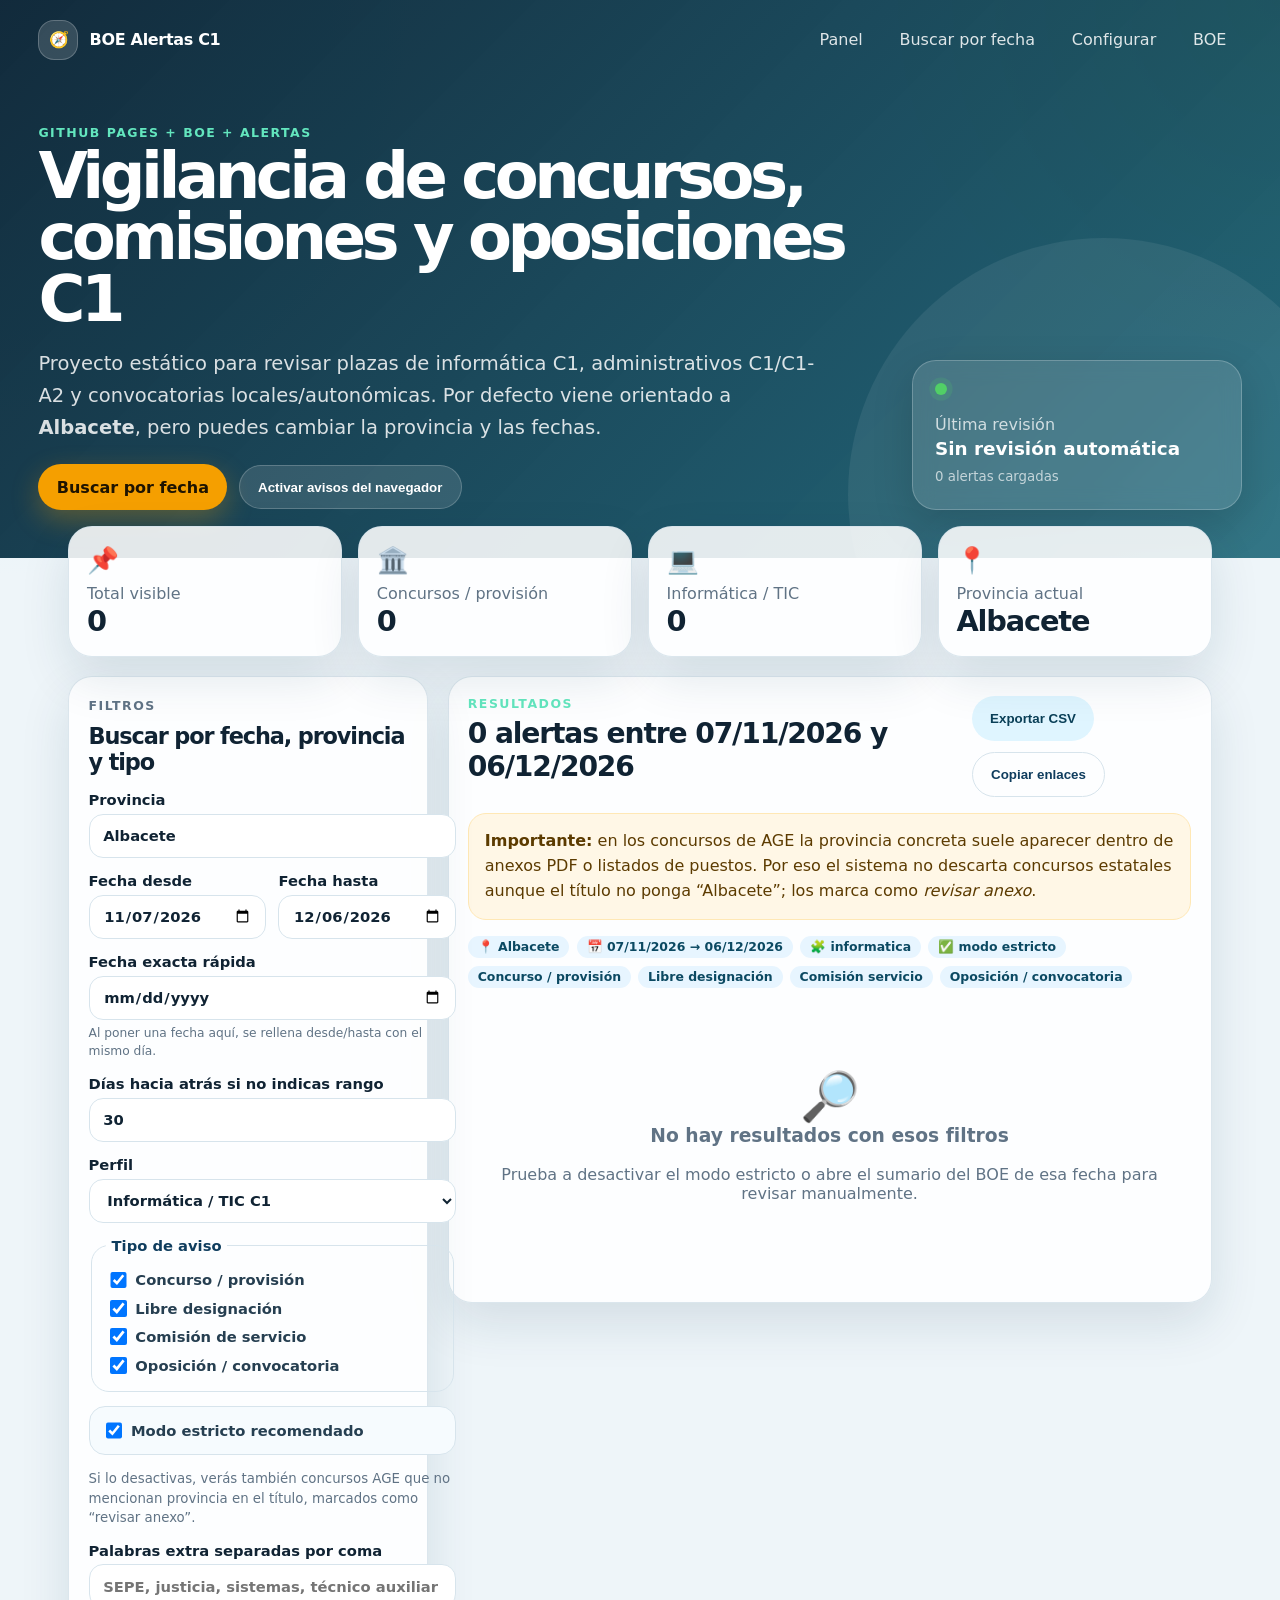
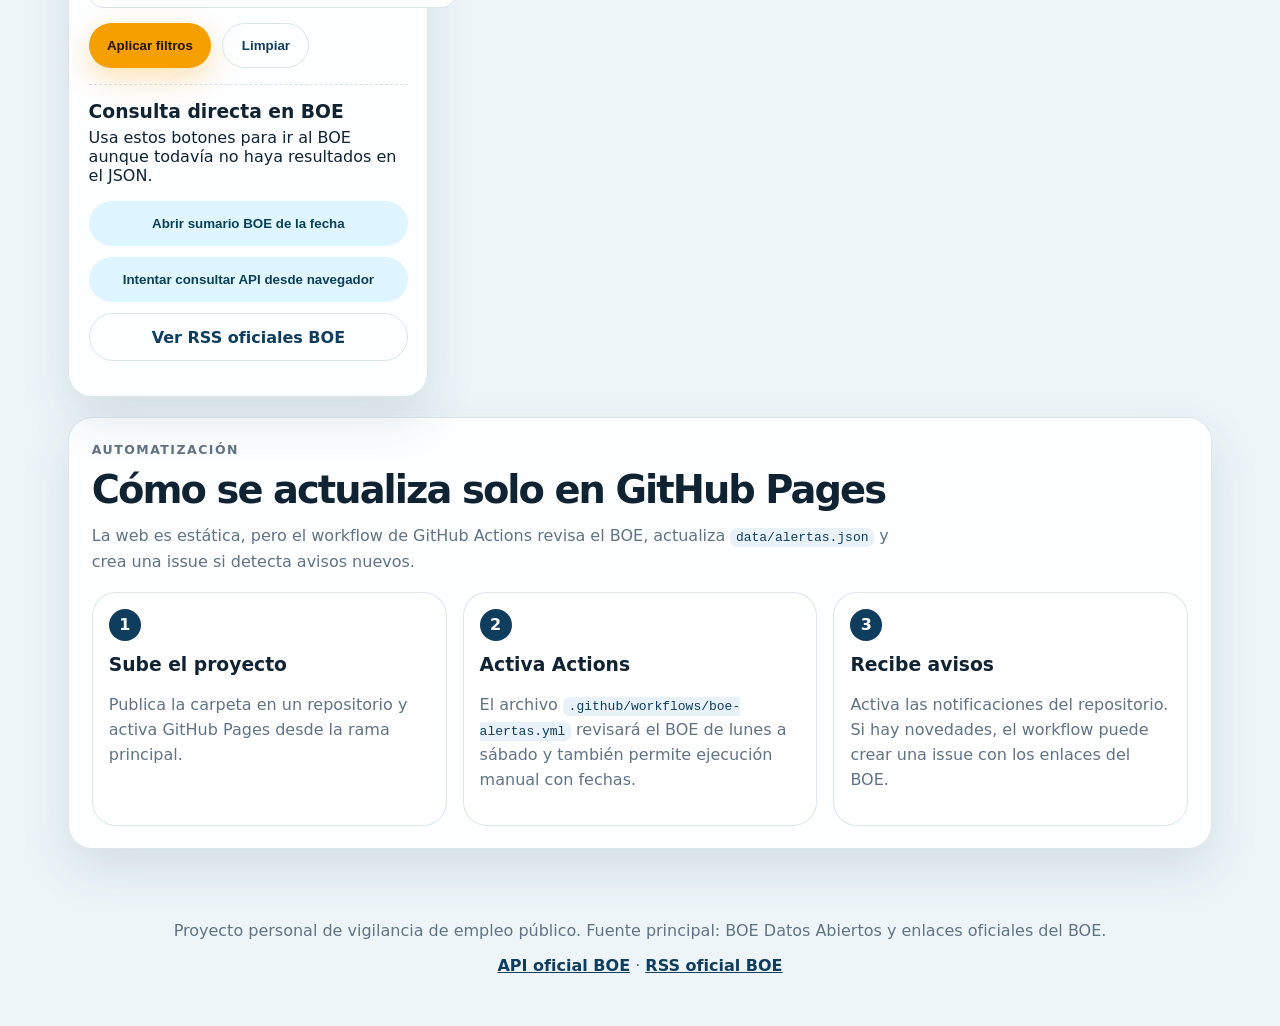
==== index.html @ b7ced755 "Version inicial" ====
<!doctype html>
<html lang="es">
<head>
  <meta charset="utf-8" />
  <meta name="viewport" content="width=device-width, initial-scale=1" />
  <title>Alertas BOE C1 Informática · Concursos y oposiciones</title>
  <meta name="description" content="Panel estático para vigilar concursos, libres designaciones, comisiones y oposiciones C1 de informática en el BOE, con foco en Albacete y GitHub Pages." />
  <meta name="theme-color" content="#0f3d5e" />
  <link rel="stylesheet" href="assets/css/styles.css" />
</head>
<body>
  <header class="hero">
    <nav class="topbar" aria-label="Navegación principal">
      <a class="brand" href="#">
        <span class="brand-icon">🧭</span>
        <span>BOE Alertas C1</span>
      </a>
      <div class="nav-links">
        <a href="#panel">Panel</a>
        <a href="#fechas">Buscar por fecha</a>
        <a href="#configuracion">Configurar</a>
        <a href="https://www.boe.es/boe/dias/" target="_blank" rel="noopener">BOE</a>
      </div>
    </nav>

    <section class="hero-content">
      <div>
        <p class="eyebrow">GitHub Pages + BOE + alertas</p>
        <h1>Vigilancia de concursos, comisiones y oposiciones C1</h1>
        <p class="hero-text">
          Proyecto estático para revisar plazas de informática C1, administrativos C1/C1-A2 y convocatorias locales/autonómicas. Por defecto viene orientado a <strong>Albacete</strong>, pero puedes cambiar la provincia y las fechas.
        </p>
        <div class="hero-actions">
          <a class="btn primary" href="#fechas">Buscar por fecha</a>
          <button class="btn secondary" id="btnNotificaciones" type="button">Activar avisos del navegador</button>
        </div>
      </div>
      <aside class="status-card" aria-label="Estado de actualización">
        <span class="status-dot"></span>
        <p>Última revisión</p>
        <strong id="ultimaRevision">Cargando…</strong>
        <small id="origenDatos">data/alertas.json</small>
      </aside>
    </section>
  </header>

  <main>
    <section class="summary-grid" id="panel" aria-label="Resumen de alertas">
      <article class="metric-card">
        <span>📌</span>
        <p>Total visible</p>
        <strong id="metricTotal">0</strong>
      </article>
      <article class="metric-card">
        <span>🏛️</span>
        <p>Concursos / provisión</p>
        <strong id="metricConcursos">0</strong>
      </article>
      <article class="metric-card">
        <span>💻</span>
        <p>Informática / TIC</p>
        <strong id="metricTic">0</strong>
      </article>
      <article class="metric-card">
        <span>📍</span>
        <p>Provincia actual</p>
        <strong id="metricProvincia">Albacete</strong>
      </article>
    </section>

    <section class="workspace">
      <aside class="filters" id="fechas">
        <div class="section-heading compact">
          <p class="eyebrow">Filtros</p>
          <h2>Buscar por fecha, provincia y tipo</h2>
        </div>

        <form id="filtrosForm">
          <label>
            Provincia
            <input id="provincia" name="provincia" list="provinciasList" value="Albacete" autocomplete="off" />
            <datalist id="provinciasList"></datalist>
          </label>

          <div class="two-cols">
            <label>
              Fecha desde
              <input id="fechaDesde" name="fechaDesde" type="date" />
            </label>
            <label>
              Fecha hasta
              <input id="fechaHasta" name="fechaHasta" type="date" />
            </label>
          </div>

          <label>
            Fecha exacta rápida
            <input id="fechaExacta" name="fechaExacta" type="date" />
            <small>Al poner una fecha aquí, se rellena desde/hasta con el mismo día.</small>
          </label>

          <label>
            Días hacia atrás si no indicas rango
            <input id="dias" name="dias" type="number" min="1" max="365" value="30" />
          </label>

          <label>
            Perfil
            <select id="perfil" name="perfil">
              <option value="todos">Todos los perfiles</option>
              <option value="informatica" selected>Informática / TIC C1</option>
              <option value="administrativo">Administrativo C1</option>
              <option value="c1a2">C1 / C1-A2 / A2</option>
            </select>
          </label>

          <fieldset>
            <legend>Tipo de aviso</legend>
            <label class="check"><input type="checkbox" name="tipo" value="concurso" checked /> Concurso / provisión</label>
            <label class="check"><input type="checkbox" name="tipo" value="libre_designacion" checked /> Libre designación</label>
            <label class="check"><input type="checkbox" name="tipo" value="comision_servicio" checked /> Comisión de servicio</label>
            <label class="check"><input type="checkbox" name="tipo" value="oposicion" checked /> Oposición / convocatoria</label>
          </fieldset>

          <label class="check prominent">
            <input id="modoEstricto" type="checkbox" checked />
            Modo estricto recomendado
          </label>
          <small class="hint">Si lo desactivas, verás también concursos AGE que no mencionan provincia en el título, marcados como “revisar anexo”.</small>

          <label>
            Palabras extra separadas por coma
            <input id="palabrasExtra" placeholder="SEPE, justicia, sistemas, técnico auxiliar" />
          </label>

          <div class="button-row">
            <button class="btn primary" type="submit">Aplicar filtros</button>
            <button class="btn ghost" id="btnLimpiar" type="button">Limpiar</button>
          </div>
        </form>

        <div class="boe-shortcuts">
          <h3>Consulta directa en BOE</h3>
          <p>Usa estos botones para ir al BOE aunque todavía no haya resultados en el JSON.</p>
          <div class="button-row vertical">
            <button class="btn secondary" id="btnAbrirSumario" type="button">Abrir sumario BOE de la fecha</button>
            <button class="btn secondary" id="btnConsultarApi" type="button">Intentar consultar API desde navegador</button>
            <a class="btn ghost" href="https://www.boe.es/rss/" target="_blank" rel="noopener">Ver RSS oficiales BOE</a>
          </div>
          <p class="hint" id="apiAviso"></p>
        </div>
      </aside>

      <section class="results" aria-live="polite">
        <div class="results-toolbar">
          <div>
            <p class="eyebrow">Resultados</p>
            <h2 id="tituloResultados">Alertas encontradas</h2>
          </div>
          <div class="button-row">
            <button class="btn secondary" id="btnExportar" type="button">Exportar CSV</button>
            <button class="btn ghost" id="btnCopiar" type="button">Copiar enlaces</button>
          </div>
        </div>

        <div class="notice important">
          <strong>Importante:</strong> en los concursos de AGE la provincia concreta suele aparecer dentro de anexos PDF o listados de puestos. Por eso el sistema no descarta concursos estatales aunque el título no ponga “Albacete”; los marca como <em>revisar anexo</em>.
        </div>

        <div id="chipsActivos" class="chips"></div>
        <div id="resultados" class="cards"></div>
        <div id="sinResultados" class="empty" hidden>
          <span>🔎</span>
          <h3>No hay resultados con esos filtros</h3>
          <p>Prueba a desactivar el modo estricto o abre el sumario del BOE de esa fecha para revisar manualmente.</p>
        </div>
      </section>
    </section>

    <section class="config" id="configuracion">
      <div class="section-heading">
        <p class="eyebrow">Automatización</p>
        <h2>Cómo se actualiza solo en GitHub Pages</h2>
        <p>
          La web es estática, pero el workflow de GitHub Actions revisa el BOE, actualiza <code>data/alertas.json</code> y crea una issue si detecta avisos nuevos.
        </p>
      </div>

      <div class="steps">
        <article>
          <strong>1</strong>
          <h3>Sube el proyecto</h3>
          <p>Publica la carpeta en un repositorio y activa GitHub Pages desde la rama principal.</p>
        </article>
        <article>
          <strong>2</strong>
          <h3>Activa Actions</h3>
          <p>El archivo <code>.github/workflows/boe-alertas.yml</code> revisará el BOE de lunes a sábado y también permite ejecución manual con fechas.</p>
        </article>
        <article>
          <strong>3</strong>
          <h3>Recibe avisos</h3>
          <p>Activa las notificaciones del repositorio. Si hay novedades, el workflow puede crear una issue con los enlaces del BOE.</p>
        </article>
      </div>
    </section>
  </main>

  <footer>
    <p>Proyecto personal de vigilancia de empleo público. Fuente principal: BOE Datos Abiertos y enlaces oficiales del BOE.</p>
    <p><a href="https://www.boe.es/datosabiertos/api/api.php" target="_blank" rel="noopener">API oficial BOE</a> · <a href="https://www.boe.es/rss/" target="_blank" rel="noopener">RSS oficial BOE</a></p>
  </footer>

  <template id="cardTemplate">
    <article class="alert-card">
      <div class="card-top">
        <div>
          <span class="badge tipo"></span>
          <span class="badge precision"></span>
        </div>
        <time></time>
      </div>
      <h3></h3>
      <p class="dept"></p>
      <p class="motivo"></p>
      <div class="tags"></div>
      <div class="card-actions"></div>
    </article>
  </template>

  <script src="assets/js/app.js" defer></script>
</body>
</html>
---- assets/css/styles.css ----
:root {
  --bg: #eef5f9;
  --panel: #ffffff;
  --panel-soft: #f6fbfe;
  --ink: #102333;
  --muted: #607385;
  --brand: #0f3d5e;
  --brand-2: #0b7285;
  --accent: #f59f00;
  --success: #2f9e44;
  --danger: #c92a2a;
  --line: #d7e4ec;
  --shadow: 0 20px 50px rgba(13, 54, 79, .12);
  --radius: 24px;
}

* { box-sizing: border-box; }
html { scroll-behavior: smooth; }
body {
  margin: 0;
  font-family: Inter, ui-sans-serif, system-ui, -apple-system, BlinkMacSystemFont, "Segoe UI", sans-serif;
  color: var(--ink);
  background: radial-gradient(circle at top left, #d9f3ff 0, transparent 36rem), var(--bg);
}
a { color: inherit; }
code {
  background: #e9f2f8;
  color: #0f3d5e;
  border-radius: 7px;
  padding: .12rem .35rem;
}

.hero {
  color: #fff;
  background:
    linear-gradient(135deg, rgba(7, 32, 49, .95), rgba(13, 92, 112, .9)),
    radial-gradient(circle at top right, rgba(245, 159, 0, .4), transparent 24rem);
  padding: 1.2rem clamp(1rem, 3vw, 3rem) 3rem;
  position: relative;
  overflow: hidden;
}
.hero::after {
  content: "";
  position: absolute;
  inset: auto -5rem -12rem auto;
  width: 32rem;
  height: 32rem;
  background: rgba(255,255,255,.07);
  border-radius: 50%;
}
.topbar,
.hero-content,
main,
footer {
  width: min(1220px, 100%);
  margin-inline: auto;
}
.topbar {
  display: flex;
  align-items: center;
  justify-content: space-between;
  gap: 1rem;
  position: relative;
  z-index: 1;
}
.brand {
  display: inline-flex;
  align-items: center;
  gap: .7rem;
  font-weight: 850;
  text-decoration: none;
  letter-spacing: -.02em;
}
.brand-icon {
  display: grid;
  place-items: center;
  width: 2.5rem;
  height: 2.5rem;
  background: rgba(255,255,255,.15);
  border: 1px solid rgba(255,255,255,.22);
  border-radius: 16px;
}
.nav-links { display: flex; gap: .4rem; flex-wrap: wrap; justify-content: flex-end; }
.nav-links a {
  text-decoration: none;
  padding: .7rem .95rem;
  border-radius: 999px;
  color: rgba(255,255,255,.86);
}
.nav-links a:hover { background: rgba(255,255,255,.13); color: #fff; }
.hero-content {
  display: grid;
  grid-template-columns: minmax(0, 1fr) 330px;
  gap: 2rem;
  align-items: end;
  padding-top: 4rem;
  position: relative;
  z-index: 1;
}
.eyebrow {
  margin: 0 0 .4rem;
  text-transform: uppercase;
  letter-spacing: .12em;
  font-size: .78rem;
  font-weight: 800;
  color: #63e6be;
}
h1, h2, h3, p { margin-top: 0; }
h1 {
  font-size: clamp(2.3rem, 5vw, 5rem);
  line-height: .96;
  letter-spacing: -.07em;
  max-width: 900px;
  margin-bottom: 1.1rem;
}
.hero-text {
  max-width: 780px;
  color: rgba(255,255,255,.84);
  font-size: clamp(1rem, 1.6vw, 1.22rem);
  line-height: 1.65;
}
.hero-actions, .button-row { display: flex; gap: .7rem; flex-wrap: wrap; align-items: center; }
.btn {
  border: 0;
  border-radius: 999px;
  padding: .85rem 1.15rem;
  font-weight: 800;
  text-decoration: none;
  cursor: pointer;
  display: inline-flex;
  align-items: center;
  justify-content: center;
  gap: .4rem;
  transition: transform .12s ease, box-shadow .12s ease, background .12s ease;
  min-height: 2.8rem;
}
.btn:hover { transform: translateY(-1px); }
.btn.primary { background: var(--accent); color: #1f1400; box-shadow: 0 10px 28px rgba(245,159,0,.3); }
.btn.secondary { background: #dff5ff; color: #0a4058; }
.btn.ghost { background: transparent; color: var(--brand); border: 1px solid var(--line); }
.hero .btn.secondary { background: rgba(255,255,255,.12); color: #fff; border: 1px solid rgba(255,255,255,.2); }
.vertical { align-items: stretch; flex-direction: column; }
.status-card {
  background: rgba(255,255,255,.12);
  border: 1px solid rgba(255,255,255,.22);
  border-radius: var(--radius);
  padding: 1.4rem;
  backdrop-filter: blur(10px);
  box-shadow: 0 14px 40px rgba(0,0,0,.15);
}
.status-card p { margin-bottom: .25rem; color: rgba(255,255,255,.75); }
.status-card strong { display: block; font-size: 1.15rem; margin-bottom: .45rem; }
.status-card small { color: rgba(255,255,255,.68); }
.status-dot {
  width: .75rem; height: .75rem; border-radius: 999px;
  background: #51cf66; display: inline-block; box-shadow: 0 0 0 .35rem rgba(81,207,102,.16);
  margin-bottom: 1rem;
}

main { padding: 2rem clamp(1rem, 3vw, 3rem) 3rem; }
.summary-grid {
  display: grid;
  grid-template-columns: repeat(4, minmax(0, 1fr));
  gap: 1rem;
  margin-top: -4rem;
  position: relative;
  z-index: 3;
}
.metric-card,
.filters,
.results,
.config,
.alert-card,
.steps article {
  background: rgba(255,255,255,.88);
  border: 1px solid rgba(215,228,236,.9);
  box-shadow: var(--shadow);
  border-radius: var(--radius);
}
.metric-card { padding: 1.1rem; }
.metric-card span { font-size: 1.6rem; }
.metric-card p { margin: .55rem 0 .1rem; color: var(--muted); }
.metric-card strong { font-size: 1.8rem; letter-spacing: -.04em; }
.workspace {
  display: grid;
  grid-template-columns: 360px minmax(0, 1fr);
  gap: 1.2rem;
  margin-top: 1.2rem;
  align-items: start;
}
.filters {
  padding: 1.2rem;
  position: sticky;
  top: 1rem;
}
.section-heading.compact h2 { font-size: 1.4rem; margin-bottom: 1rem; }
form { display: grid; gap: .9rem; }
label, fieldset {
  display: grid;
  gap: .35rem;
  font-size: .92rem;
  font-weight: 750;
}
input, select {
  width: 100%;
  border: 1px solid var(--line);
  background: #fff;
  color: var(--ink);
  min-height: 2.75rem;
  border-radius: 14px;
  padding: .7rem .85rem;
  font: inherit;
  font-weight: 600;
  outline: none;
}
input:focus, select:focus {
  border-color: var(--brand-2);
  box-shadow: 0 0 0 .25rem rgba(11,114,133,.11);
}
small, .hint { color: var(--muted); font-weight: 500; line-height: 1.45; }
.two-cols { display: grid; grid-template-columns: 1fr 1fr; gap: .75rem; }
fieldset {
  border: 1px solid var(--line);
  border-radius: 18px;
  padding: .9rem;
}
legend { padding-inline: .35rem; color: var(--brand); }
.check {
  grid-template-columns: auto 1fr;
  align-items: center;
  font-weight: 650;
  color: #263f51;
}
.check input { min-height: auto; width: 1.05rem; height: 1.05rem; }
.prominent {
  background: var(--panel-soft);
  border: 1px solid var(--line);
  padding: .75rem;
  border-radius: 16px;
}
.boe-shortcuts {
  margin-top: 1rem;
  padding-top: 1rem;
  border-top: 1px dashed var(--line);
}
.boe-shortcuts h3 { margin-bottom: .4rem; }
.results { padding: 1.2rem; min-height: 620px; }
.results-toolbar {
  display: flex;
  justify-content: space-between;
  gap: 1rem;
  align-items: start;
  margin-bottom: 1rem;
}
.results-toolbar h2 { margin-bottom: 0; font-size: clamp(1.5rem, 2.2vw, 2rem); letter-spacing: -.04em; }
.notice {
  padding: .95rem 1rem;
  border-radius: 18px;
  background: #fff7e6;
  border: 1px solid #ffe8b5;
  color: #5c3b00;
  line-height: 1.55;
  margin-bottom: 1rem;
}
.chips { display: flex; gap: .45rem; flex-wrap: wrap; margin-bottom: 1rem; }
.chip, .badge, .tag {
  display: inline-flex;
  align-items: center;
  gap: .25rem;
  border-radius: 999px;
  padding: .32rem .62rem;
  font-weight: 850;
  font-size: .78rem;
  line-height: 1;
}
.chip { background: #e7f5ff; color: #0b4962; }
.cards { display: grid; gap: 1rem; }
.alert-card { padding: 1.1rem; box-shadow: none; background: #fff; }
.card-top {
  display: flex;
  align-items: start;
  justify-content: space-between;
  gap: 1rem;
  margin-bottom: .85rem;
}
.badge.tipo { background: #e7f5ff; color: #07506b; }
.badge.precision.alta { background: #ebfbee; color: #1b6b2a; }
.badge.precision.media { background: #fff4e6; color: #874d00; }
.badge.precision.revisar { background: #fff0f6; color: #9c1458; }
time { color: var(--muted); font-weight: 800; white-space: nowrap; }
.alert-card h3 {
  font-size: 1.18rem;
  line-height: 1.32;
  letter-spacing: -.02em;
  margin-bottom: .55rem;
}
.dept { color: var(--muted); margin-bottom: .5rem; }
.motivo { line-height: 1.55; margin-bottom: .8rem; }
.tags { display: flex; flex-wrap: wrap; gap: .35rem; margin-bottom: 1rem; }
.tag { background: #f1f5f9; color: #34495a; font-size: .74rem; }
.card-actions { display: flex; gap: .5rem; flex-wrap: wrap; }
.card-actions a {
  border-radius: 999px;
  border: 1px solid var(--line);
  padding: .65rem .85rem;
  text-decoration: none;
  color: var(--brand);
  font-weight: 850;
  background: var(--panel-soft);
}
.card-actions a.primary-link { background: var(--brand); color: #fff; border-color: var(--brand); }
.empty {
  text-align: center;
  padding: 4rem 1rem;
  color: var(--muted);
}
.empty span { font-size: 3rem; display: block; }
.config { padding: 1.4rem; margin-top: 1.2rem; }
.section-heading { max-width: 820px; }
.section-heading h2 { font-size: clamp(1.8rem, 3vw, 2.6rem); letter-spacing: -.05em; margin-bottom: .7rem; }
.section-heading p { color: var(--muted); line-height: 1.65; }
.steps { display: grid; grid-template-columns: repeat(3, 1fr); gap: 1rem; margin-top: 1rem; }
.steps article { padding: 1rem; box-shadow: none; }
.steps strong {
  display: grid;
  place-items: center;
  width: 2rem; height: 2rem;
  background: var(--brand); color: #fff;
  border-radius: 50%;
  margin-bottom: .8rem;
}
.steps p { color: var(--muted); line-height: 1.55; }
footer { padding: 1.5rem clamp(1rem, 3vw, 3rem) 2.2rem; color: var(--muted); text-align: center; }
footer a { color: var(--brand); font-weight: 800; }
.toast {
  position: fixed;
  right: 1rem;
  bottom: 1rem;
  background: #102333;
  color: #fff;
  padding: .9rem 1rem;
  border-radius: 18px;
  box-shadow: 0 14px 40px rgba(0,0,0,.2);
  z-index: 10;
  max-width: min(420px, calc(100vw - 2rem));
}

@media (max-width: 980px) {
  .hero-content, .workspace { grid-template-columns: 1fr; }
  .summary-grid, .steps { grid-template-columns: repeat(2, minmax(0, 1fr)); }
  .filters { position: static; }
  .status-card { max-width: 430px; }
}
@media (max-width: 640px) {
  .nav-links { display: none; }
  .summary-grid, .steps, .two-cols { grid-template-columns: 1fr; }
  .results-toolbar { flex-direction: column; }
  .btn { width: 100%; }
  .button-row { align-items: stretch; }
  .card-top { flex-direction: column; }
  time { white-space: normal; }
}
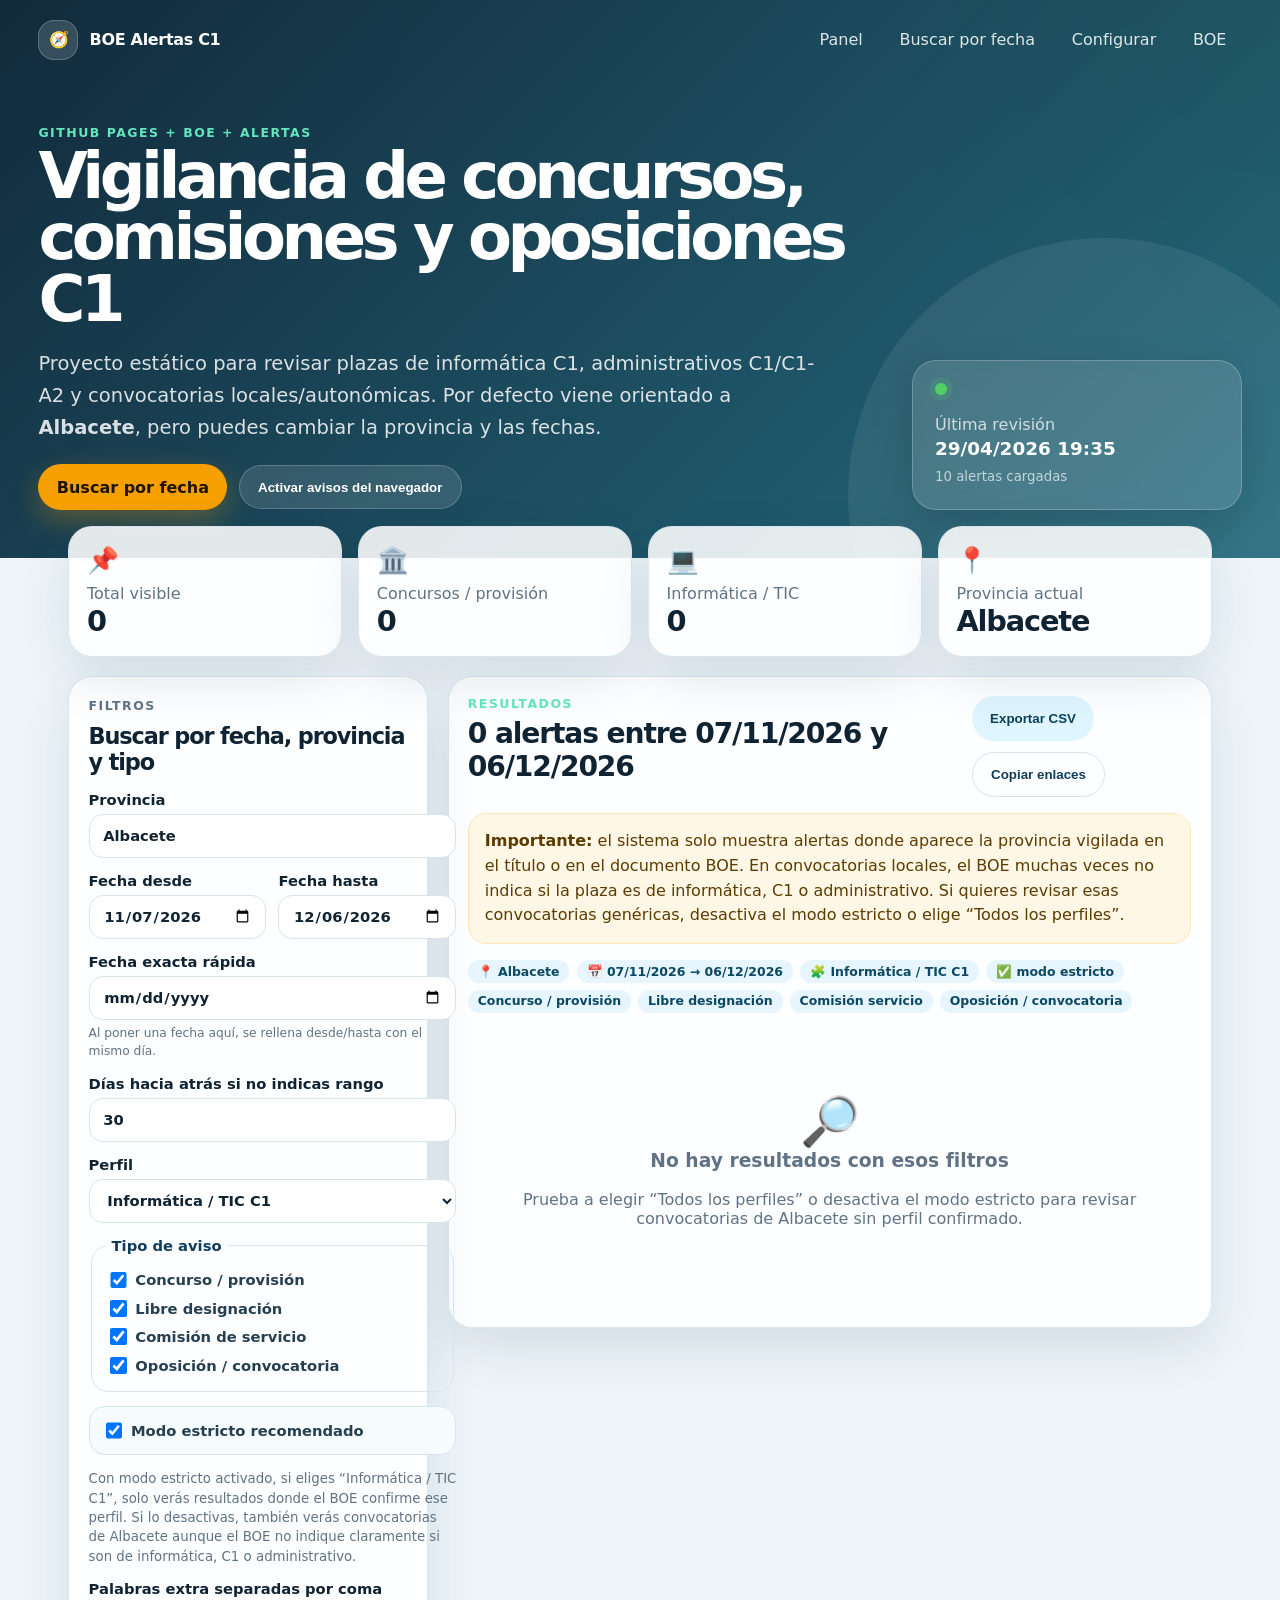
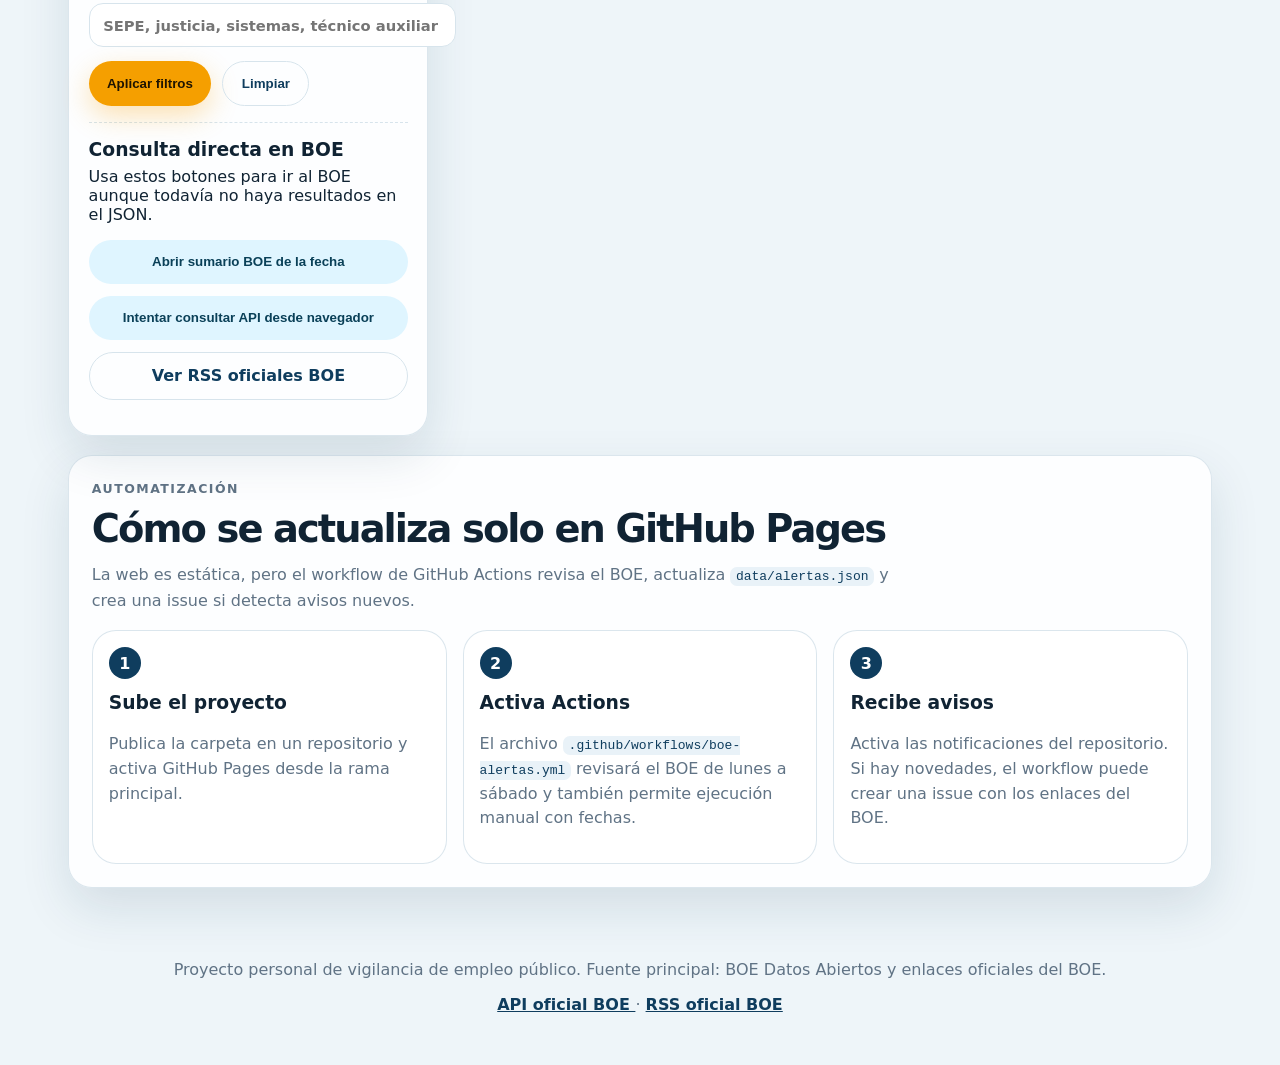
==== commit 7ca789ec: "Update index.html" ====
--- a/index.html
+++ b/index.html
@@ -3,11 +3,19 @@
 <head>
   <meta charset="utf-8" />
   <meta name="viewport" content="width=device-width, initial-scale=1" />
+
   <title>Alertas BOE C1 Informática · Concursos y oposiciones</title>
-  <meta name="description" content="Panel estático para vigilar concursos, libres designaciones, comisiones y oposiciones C1 de informática en el BOE, con foco en Albacete y GitHub Pages." />
+
+  <meta
+    name="description"
+    content="Panel estático para vigilar concursos, libres designaciones, comisiones y oposiciones C1 de informática en el BOE, con foco en Albacete y GitHub Pages."
+  />
+
   <meta name="theme-color" content="#0f3d5e" />
+
   <link rel="stylesheet" href="assets/css/styles.css" />
 </head>
+
 <body>
   <header class="hero">
     <nav class="topbar" aria-label="Navegación principal">
@@ -15,6 +23,7 @@
         <span class="brand-icon">🧭</span>
         <span>BOE Alertas C1</span>
       </a>
+
       <div class="nav-links">
         <a href="#panel">Panel</a>
         <a href="#fechas">Buscar por fecha</a>
@@ -26,15 +35,22 @@
     <section class="hero-content">
       <div>
         <p class="eyebrow">GitHub Pages + BOE + alertas</p>
+
         <h1>Vigilancia de concursos, comisiones y oposiciones C1</h1>
+
         <p class="hero-text">
-          Proyecto estático para revisar plazas de informática C1, administrativos C1/C1-A2 y convocatorias locales/autonómicas. Por defecto viene orientado a <strong>Albacete</strong>, pero puedes cambiar la provincia y las fechas.
+          Proyecto estático para revisar plazas de informática C1, administrativos C1/C1-A2 y convocatorias locales/autonómicas.
+          Por defecto viene orientado a <strong>Albacete</strong>, pero puedes cambiar la provincia y las fechas.
         </p>
+
         <div class="hero-actions">
           <a class="btn primary" href="#fechas">Buscar por fecha</a>
-          <button class="btn secondary" id="btnNotificaciones" type="button">Activar avisos del navegador</button>
-        </div>
-      </div>
+          <button class="btn secondary" id="btnNotificaciones" type="button">
+            Activar avisos del navegador
+          </button>
+        </div>
+      </div>
+
       <aside class="status-card" aria-label="Estado de actualización">
         <span class="status-dot"></span>
         <p>Última revisión</p>
@@ -51,16 +67,19 @@
         <p>Total visible</p>
         <strong id="metricTotal">0</strong>
       </article>
+
       <article class="metric-card">
         <span>🏛️</span>
         <p>Concursos / provisión</p>
         <strong id="metricConcursos">0</strong>
       </article>
+
       <article class="metric-card">
         <span>💻</span>
         <p>Informática / TIC</p>
         <strong id="metricTic">0</strong>
       </article>
+
       <article class="metric-card">
         <span>📍</span>
         <p>Provincia actual</p>
@@ -78,7 +97,13 @@
         <form id="filtrosForm">
           <label>
             Provincia
-            <input id="provincia" name="provincia" list="provinciasList" value="Albacete" autocomplete="off" />
+            <input
+              id="provincia"
+              name="provincia"
+              list="provinciasList"
+              value="Albacete"
+              autocomplete="off"
+            />
             <datalist id="provinciasList"></datalist>
           </label>
 
@@ -87,6 +112,7 @@
               Fecha desde
               <input id="fechaDesde" name="fechaDesde" type="date" />
             </label>
+
             <label>
               Fecha hasta
               <input id="fechaHasta" name="fechaHasta" type="date" />
@@ -96,7 +122,9 @@
           <label>
             Fecha exacta rápida
             <input id="fechaExacta" name="fechaExacta" type="date" />
-            <small>Al poner una fecha aquí, se rellena desde/hasta con el mismo día.</small>
+            <small>
+              Al poner una fecha aquí, se rellena desde/hasta con el mismo día.
+            </small>
           </label>
 
           <label>
@@ -116,17 +144,37 @@
 
           <fieldset>
             <legend>Tipo de aviso</legend>
-            <label class="check"><input type="checkbox" name="tipo" value="concurso" checked /> Concurso / provisión</label>
-            <label class="check"><input type="checkbox" name="tipo" value="libre_designacion" checked /> Libre designación</label>
-            <label class="check"><input type="checkbox" name="tipo" value="comision_servicio" checked /> Comisión de servicio</label>
-            <label class="check"><input type="checkbox" name="tipo" value="oposicion" checked /> Oposición / convocatoria</label>
+
+            <label class="check">
+              <input type="checkbox" name="tipo" value="concurso" checked />
+              Concurso / provisión
+            </label>
+
+            <label class="check">
+              <input type="checkbox" name="tipo" value="libre_designacion" checked />
+              Libre designación
+            </label>
+
+            <label class="check">
+              <input type="checkbox" name="tipo" value="comision_servicio" checked />
+              Comisión de servicio
+            </label>
+
+            <label class="check">
+              <input type="checkbox" name="tipo" value="oposicion" checked />
+              Oposición / convocatoria
+            </label>
           </fieldset>
 
           <label class="check prominent">
             <input id="modoEstricto" type="checkbox" checked />
             Modo estricto recomendado
           </label>
-          <small class="hint">Si lo desactivas, verás también concursos AGE que no mencionan provincia en el título, marcados como “revisar anexo”.</small>
+
+          <small class="hint">
+            Con modo estricto activado, si eliges “Informática / TIC C1”, solo verás resultados donde el BOE confirme ese perfil.
+            Si lo desactivas, también verás convocatorias de Albacete aunque el BOE no indique claramente si son de informática, C1 o administrativo.
+          </small>
 
           <label>
             Palabras extra separadas por coma
@@ -141,12 +189,25 @@
 
         <div class="boe-shortcuts">
           <h3>Consulta directa en BOE</h3>
-          <p>Usa estos botones para ir al BOE aunque todavía no haya resultados en el JSON.</p>
+
+          <p>
+            Usa estos botones para ir al BOE aunque todavía no haya resultados en el JSON.
+          </p>
+
           <div class="button-row vertical">
-            <button class="btn secondary" id="btnAbrirSumario" type="button">Abrir sumario BOE de la fecha</button>
-            <button class="btn secondary" id="btnConsultarApi" type="button">Intentar consultar API desde navegador</button>
-            <a class="btn ghost" href="https://www.boe.es/rss/" target="_blank" rel="noopener">Ver RSS oficiales BOE</a>
-          </div>
+            <button class="btn secondary" id="btnAbrirSumario" type="button">
+              Abrir sumario BOE de la fecha
+            </button>
+
+            <button class="btn secondary" id="btnConsultarApi" type="button">
+              Intentar consultar API desde navegador
+            </button>
+
+            <a class="btn ghost" href="https://www.boe.es/rss/" target="_blank" rel="noopener">
+              Ver RSS oficiales BOE
+            </a>
+          </div>
+
           <p class="hint" id="apiAviso"></p>
         </div>
       </aside>
@@ -157,22 +218,35 @@
             <p class="eyebrow">Resultados</p>
             <h2 id="tituloResultados">Alertas encontradas</h2>
           </div>
+
           <div class="button-row">
-            <button class="btn secondary" id="btnExportar" type="button">Exportar CSV</button>
-            <button class="btn ghost" id="btnCopiar" type="button">Copiar enlaces</button>
+            <button class="btn secondary" id="btnExportar" type="button">
+              Exportar CSV
+            </button>
+
+            <button class="btn ghost" id="btnCopiar" type="button">
+              Copiar enlaces
+            </button>
           </div>
         </div>
 
         <div class="notice important">
-          <strong>Importante:</strong> en los concursos de AGE la provincia concreta suele aparecer dentro de anexos PDF o listados de puestos. Por eso el sistema no descarta concursos estatales aunque el título no ponga “Albacete”; los marca como <em>revisar anexo</em>.
+          <strong>Importante:</strong>
+          el sistema solo muestra alertas donde aparece la provincia vigilada en el título o en el documento BOE.
+          En convocatorias locales, el BOE muchas veces no indica si la plaza es de informática, C1 o administrativo.
+          Si quieres revisar esas convocatorias genéricas, desactiva el modo estricto o elige “Todos los perfiles”.
         </div>
 
         <div id="chipsActivos" class="chips"></div>
+
         <div id="resultados" class="cards"></div>
+
         <div id="sinResultados" class="empty" hidden>
           <span>🔎</span>
           <h3>No hay resultados con esos filtros</h3>
-          <p>Prueba a desactivar el modo estricto o abre el sumario del BOE de esa fecha para revisar manualmente.</p>
+          <p>
+            Prueba a elegir “Todos los perfiles” o desactiva el modo estricto para revisar convocatorias de Albacete sin perfil confirmado.
+          </p>
         </div>
       </section>
     </section>
@@ -180,9 +254,12 @@
     <section class="config" id="configuracion">
       <div class="section-heading">
         <p class="eyebrow">Automatización</p>
+
         <h2>Cómo se actualiza solo en GitHub Pages</h2>
+
         <p>
-          La web es estática, pero el workflow de GitHub Actions revisa el BOE, actualiza <code>data/alertas.json</code> y crea una issue si detecta avisos nuevos.
+          La web es estática, pero el workflow de GitHub Actions revisa el BOE,
+          actualiza <code>data/alertas.json</code> y crea una issue si detecta avisos nuevos.
         </p>
       </div>
 
@@ -190,25 +267,44 @@
         <article>
           <strong>1</strong>
           <h3>Sube el proyecto</h3>
-          <p>Publica la carpeta en un repositorio y activa GitHub Pages desde la rama principal.</p>
+          <p>
+            Publica la carpeta en un repositorio y activa GitHub Pages desde la rama principal.
+          </p>
         </article>
+
         <article>
           <strong>2</strong>
           <h3>Activa Actions</h3>
-          <p>El archivo <code>.github/workflows/boe-alertas.yml</code> revisará el BOE de lunes a sábado y también permite ejecución manual con fechas.</p>
+          <p>
+            El archivo <code>.github/workflows/boe-alertas.yml</code> revisará el BOE de lunes a sábado y también permite ejecución manual con fechas.
+          </p>
         </article>
+
         <article>
           <strong>3</strong>
           <h3>Recibe avisos</h3>
-          <p>Activa las notificaciones del repositorio. Si hay novedades, el workflow puede crear una issue con los enlaces del BOE.</p>
+          <p>
+            Activa las notificaciones del repositorio. Si hay novedades, el workflow puede crear una issue con los enlaces del BOE.
+          </p>
         </article>
       </div>
     </section>
   </main>
 
   <footer>
-    <p>Proyecto personal de vigilancia de empleo público. Fuente principal: BOE Datos Abiertos y enlaces oficiales del BOE.</p>
-    <p><a href="https://www.boe.es/datosabiertos/api/api.php" target="_blank" rel="noopener">API oficial BOE</a> · <a href="https://www.boe.es/rss/" target="_blank" rel="noopener">RSS oficial BOE</a></p>
+    <p>
+      Proyecto personal de vigilancia de empleo público. Fuente principal: BOE Datos Abiertos y enlaces oficiales del BOE.
+    </p>
+
+    <p>
+      <a href="https://www.boe.es/datosabiertos/api/api.php" target="_blank" rel="noopener">
+        API oficial BOE
+      </a>
+      ·
+      <a href="https://www.boe.es/rss/" target="_blank" rel="noopener">
+        RSS oficial BOE
+      </a>
+    </p>
   </footer>
 
   <template id="cardTemplate">
@@ -218,12 +314,18 @@
           <span class="badge tipo"></span>
           <span class="badge precision"></span>
         </div>
+
         <time></time>
       </div>
+
       <h3></h3>
+
       <p class="dept"></p>
+
       <p class="motivo"></p>
+
       <div class="tags"></div>
+
       <div class="card-actions"></div>
     </article>
   </template>
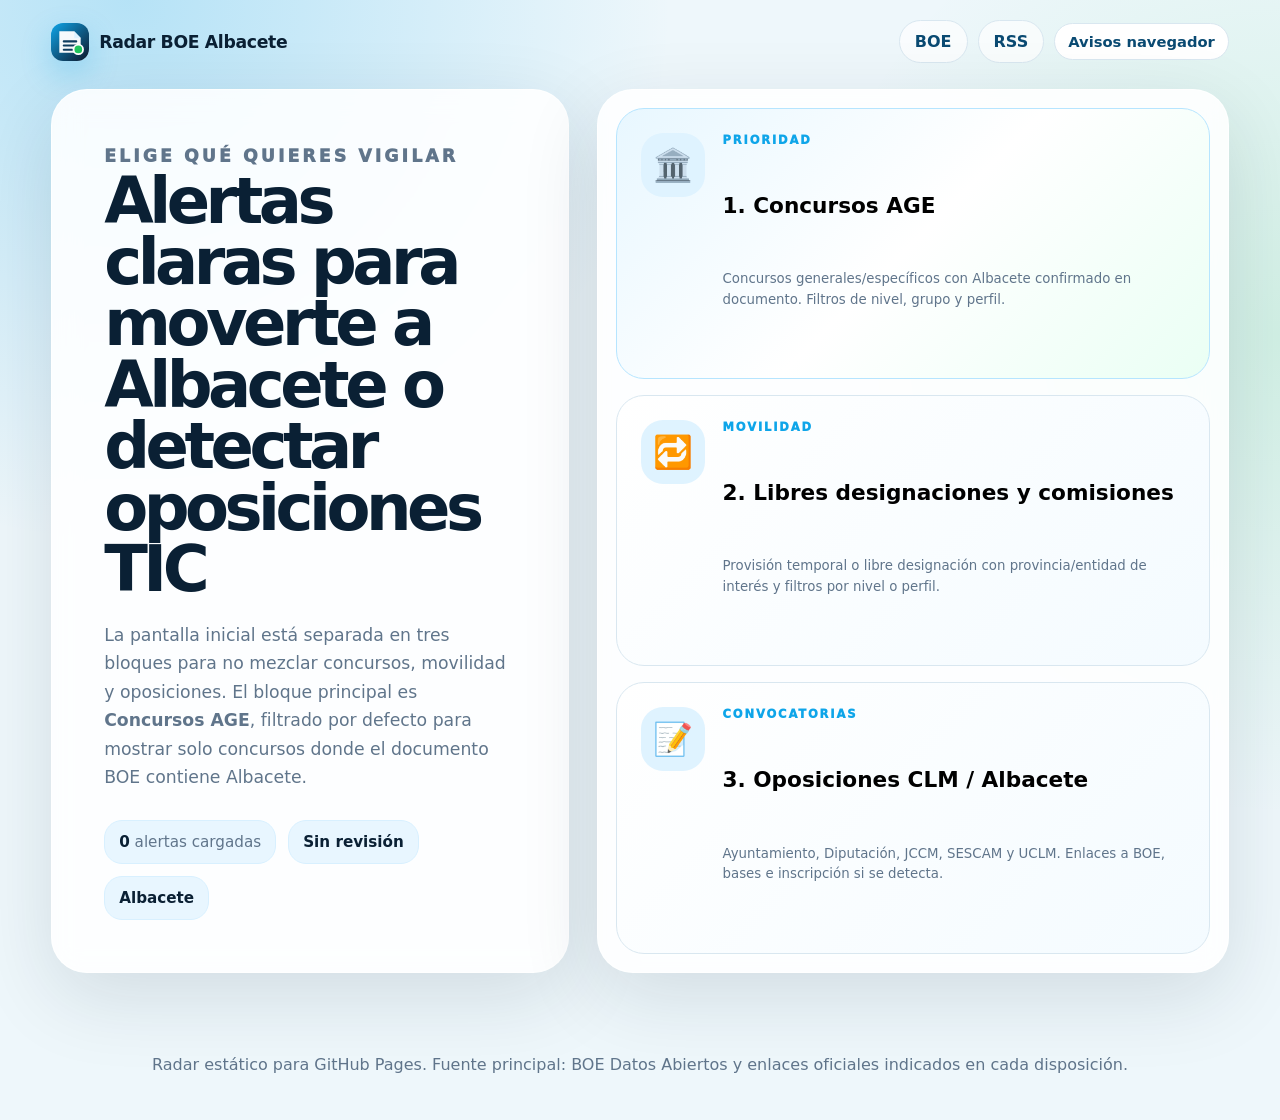
==== commit 9df546a9: "Add files via upload" ====
--- a/index.html
+++ b/index.html
@@ -3,333 +3,221 @@
 <head>
   <meta charset="utf-8" />
   <meta name="viewport" content="width=device-width, initial-scale=1" />
-
-  <title>Alertas BOE C1 Informática · Concursos y oposiciones</title>
-
-  <meta
-    name="description"
-    content="Panel estático para vigilar concursos, libres designaciones, comisiones y oposiciones C1 de informática en el BOE, con foco en Albacete y GitHub Pages."
-  />
-
-  <meta name="theme-color" content="#0f3d5e" />
-
+  <title>Radar BOE Albacete · Concursos AGE y oposiciones TIC</title>
+  <meta name="description" content="Panel estático para vigilar concursos AGE con plazas en Albacete, libres designaciones, comisiones y oposiciones de Ayuntamiento, Diputación, JCCM, SESCAM y UCLM." />
+  <meta name="theme-color" content="#072033" />
+  <link rel="icon" href="assets/img/favicon.svg" type="image/svg+xml" />
   <link rel="stylesheet" href="assets/css/styles.css" />
 </head>
-
 <body>
-  <header class="hero">
+  <header class="site-header">
     <nav class="topbar" aria-label="Navegación principal">
-      <a class="brand" href="#">
-        <span class="brand-icon">🧭</span>
-        <span>BOE Alertas C1</span>
+      <a class="brand" href="#inicio" aria-label="Inicio Radar BOE">
+        <img src="assets/img/favicon.svg" alt="" />
+        <span>Radar BOE Albacete</span>
       </a>
-
-      <div class="nav-links">
-        <a href="#panel">Panel</a>
-        <a href="#fechas">Buscar por fecha</a>
-        <a href="#configuracion">Configurar</a>
+      <div class="top-actions">
         <a href="https://www.boe.es/boe/dias/" target="_blank" rel="noopener">BOE</a>
+        <a href="https://www.boe.es/rss/" target="_blank" rel="noopener">RSS</a>
+        <button class="ghost small" id="btnNotify" type="button">Avisos navegador</button>
       </div>
     </nav>
 
-    <section class="hero-content">
+    <section class="landing" id="inicio">
+      <div class="landing-copy">
+        <p class="eyebrow">Elige qué quieres vigilar</p>
+        <h1>Alertas claras para moverte a Albacete o detectar oposiciones TIC</h1>
+        <p>
+          La pantalla inicial está separada en tres bloques para no mezclar concursos, movilidad y oposiciones.
+          El bloque principal es <strong>Concursos AGE</strong>, filtrado por defecto para mostrar solo concursos donde el documento BOE contiene Albacete.
+        </p>
+        <div class="status-strip" aria-label="Estado de datos">
+          <span><strong id="statTotal">0</strong> alertas cargadas</span>
+          <span><strong id="statLastRun">Sin revisión</strong></span>
+          <span><strong id="statProvince">Albacete</strong></span>
+        </div>
+      </div>
+
+      <div class="choice-grid" aria-label="Opciones principales">
+        <button class="choice-card featured" type="button" data-module="concursos">
+          <span class="choice-icon">🏛️</span>
+          <span class="choice-kicker">Prioridad</span>
+          <strong>1. Concursos AGE</strong>
+          <small>Concursos generales/específicos con Albacete confirmado en documento. Filtros de nivel, grupo y perfil.</small>
+        </button>
+
+        <button class="choice-card" type="button" data-module="movilidad">
+          <span class="choice-icon">🔁</span>
+          <span class="choice-kicker">Movilidad</span>
+          <strong>2. Libres designaciones y comisiones</strong>
+          <small>Provisión temporal o libre designación con provincia/entidad de interés y filtros por nivel o perfil.</small>
+        </button>
+
+        <button class="choice-card" type="button" data-module="oposiciones">
+          <span class="choice-icon">📝</span>
+          <span class="choice-kicker">Convocatorias</span>
+          <strong>3. Oposiciones CLM / Albacete</strong>
+          <small>Ayuntamiento, Diputación, JCCM, SESCAM y UCLM. Enlaces a BOE, bases e inscripción si se detecta.</small>
+        </button>
+      </div>
+    </section>
+  </header>
+
+  <main id="panel" class="panel" hidden>
+    <section class="module-hero">
       <div>
-        <p class="eyebrow">GitHub Pages + BOE + alertas</p>
-
-        <h1>Vigilancia de concursos, comisiones y oposiciones C1</h1>
-
-        <p class="hero-text">
-          Proyecto estático para revisar plazas de informática C1, administrativos C1/C1-A2 y convocatorias locales/autonómicas.
-          Por defecto viene orientado a <strong>Albacete</strong>, pero puedes cambiar la provincia y las fechas.
-        </p>
-
-        <div class="hero-actions">
-          <a class="btn primary" href="#fechas">Buscar por fecha</a>
-          <button class="btn secondary" id="btnNotificaciones" type="button">
-            Activar avisos del navegador
-          </button>
-        </div>
-      </div>
-
-      <aside class="status-card" aria-label="Estado de actualización">
-        <span class="status-dot"></span>
-        <p>Última revisión</p>
-        <strong id="ultimaRevision">Cargando…</strong>
-        <small id="origenDatos">data/alertas.json</small>
+        <button class="back-link" id="btnBack" type="button">← Cambiar apartado</button>
+        <p class="eyebrow" id="moduleEyebrow">Módulo</p>
+        <h2 id="moduleTitle">Selecciona una opción</h2>
+        <p id="moduleDescription">Configura los filtros y revisa resultados.</p>
+      </div>
+      <aside class="module-summary">
+        <span id="moduleIcon">🏛️</span>
+        <strong id="moduleCount">0</strong>
+        <small>alertas visibles</small>
       </aside>
     </section>
-  </header>
-
-  <main>
-    <section class="summary-grid" id="panel" aria-label="Resumen de alertas">
-      <article class="metric-card">
-        <span>📌</span>
-        <p>Total visible</p>
-        <strong id="metricTotal">0</strong>
-      </article>
-
-      <article class="metric-card">
-        <span>🏛️</span>
-        <p>Concursos / provisión</p>
-        <strong id="metricConcursos">0</strong>
-      </article>
-
-      <article class="metric-card">
-        <span>💻</span>
-        <p>Informática / TIC</p>
-        <strong id="metricTic">0</strong>
-      </article>
-
-      <article class="metric-card">
-        <span>📍</span>
-        <p>Provincia actual</p>
-        <strong id="metricProvincia">Albacete</strong>
-      </article>
-    </section>
 
     <section class="workspace">
-      <aside class="filters" id="fechas">
-        <div class="section-heading compact">
+      <aside class="filters-card">
+        <div class="filters-head">
           <p class="eyebrow">Filtros</p>
-          <h2>Buscar por fecha, provincia y tipo</h2>
-        </div>
-
-        <form id="filtrosForm">
-          <label>
-            Provincia
-            <input
-              id="provincia"
-              name="provincia"
-              list="provinciasList"
-              value="Albacete"
-              autocomplete="off"
-            />
+          <h3 id="filtersTitle">Ajustar búsqueda</h3>
+        </div>
+
+        <form id="filtersForm">
+          <label>
+            Provincia principal
+            <input id="provincia" list="provinciasList" value="Albacete" autocomplete="off" />
             <datalist id="provinciasList"></datalist>
           </label>
 
-          <div class="two-cols">
+          <div class="grid-2">
             <label>
               Fecha desde
-              <input id="fechaDesde" name="fechaDesde" type="date" />
+              <input id="fechaDesde" type="date" />
             </label>
-
             <label>
               Fecha hasta
-              <input id="fechaHasta" name="fechaHasta" type="date" />
+              <input id="fechaHasta" type="date" />
             </label>
           </div>
 
           <label>
             Fecha exacta rápida
-            <input id="fechaExacta" name="fechaExacta" type="date" />
-            <small>
-              Al poner una fecha aquí, se rellena desde/hasta con el mismo día.
-            </small>
-          </label>
-
-          <label>
-            Días hacia atrás si no indicas rango
-            <input id="dias" name="dias" type="number" min="1" max="365" value="30" />
-          </label>
+            <input id="fechaExacta" type="date" />
+          </label>
+
+          <label>
+            Días si no indicas rango
+            <input id="dias" type="number" min="1" max="365" value="30" />
+          </label>
+
+          <div class="only-levels">
+            <div class="grid-2">
+              <label>
+                Nivel mínimo
+                <select id="nivelMin"></select>
+              </label>
+              <label>
+                Nivel máximo
+                <select id="nivelMax"></select>
+              </label>
+            </div>
+
+            <label>
+              Grupo / subgrupo
+              <select id="grupo">
+                <option value="todos">Todos</option>
+                <option value="c1" selected>C1</option>
+                <option value="c1a2">C1 / A2</option>
+                <option value="a2">A2</option>
+              </select>
+            </label>
+          </div>
 
           <label>
             Perfil
-            <select id="perfil" name="perfil">
-              <option value="todos">Todos los perfiles</option>
-              <option value="informatica" selected>Informática / TIC C1</option>
-              <option value="administrativo">Administrativo C1</option>
-              <option value="c1a2">C1 / C1-A2 / A2</option>
+            <select id="perfil">
+              <option value="todos">Todo</option>
+              <option value="informatica" selected>Informática / TIC</option>
+              <option value="administrativo">Administrativo</option>
+              <option value="c1a2">C1 / A2 / niveles</option>
             </select>
           </label>
 
-          <fieldset>
-            <legend>Tipo de aviso</legend>
-
-            <label class="check">
-              <input type="checkbox" name="tipo" value="concurso" checked />
-              Concurso / provisión
-            </label>
-
-            <label class="check">
-              <input type="checkbox" name="tipo" value="libre_designacion" checked />
-              Libre designación
-            </label>
-
-            <label class="check">
-              <input type="checkbox" name="tipo" value="comision_servicio" checked />
-              Comisión de servicio
-            </label>
-
-            <label class="check">
-              <input type="checkbox" name="tipo" value="oposicion" checked />
-              Oposición / convocatoria
-            </label>
-          </fieldset>
-
-          <label class="check prominent">
+          <label class="check">
             <input id="modoEstricto" type="checkbox" checked />
-            Modo estricto recomendado
-          </label>
-
-          <small class="hint">
-            Con modo estricto activado, si eliges “Informática / TIC C1”, solo verás resultados donde el BOE confirme ese perfil.
-            Si lo desactivas, también verás convocatorias de Albacete aunque el BOE no indique claramente si son de informática, C1 o administrativo.
+            Modo estricto
+          </label>
+          <small class="hint" id="strictHelp">
+            En concursos y movilidad, el modo estricto prioriza nivel/grupo/perfil confirmados o Albacete confirmado en documento.
           </small>
 
           <label>
-            Palabras extra separadas por coma
-            <input id="palabrasExtra" placeholder="SEPE, justicia, sistemas, técnico auxiliar" />
+            Palabras extra
+            <input id="palabrasExtra" placeholder="SEPE, sistemas, C1, nivel 18…" />
           </label>
 
           <div class="button-row">
-            <button class="btn primary" type="submit">Aplicar filtros</button>
-            <button class="btn ghost" id="btnLimpiar" type="button">Limpiar</button>
+            <button class="primary" type="submit">Aplicar</button>
+            <button class="ghost" id="btnReset" type="button">Restablecer</button>
           </div>
         </form>
-
-        <div class="boe-shortcuts">
-          <h3>Consulta directa en BOE</h3>
-
-          <p>
-            Usa estos botones para ir al BOE aunque todavía no haya resultados en el JSON.
-          </p>
-
-          <div class="button-row vertical">
-            <button class="btn secondary" id="btnAbrirSumario" type="button">
-              Abrir sumario BOE de la fecha
-            </button>
-
-            <button class="btn secondary" id="btnConsultarApi" type="button">
-              Intentar consultar API desde navegador
-            </button>
-
-            <a class="btn ghost" href="https://www.boe.es/rss/" target="_blank" rel="noopener">
-              Ver RSS oficiales BOE
-            </a>
-          </div>
-
-          <p class="hint" id="apiAviso"></p>
-        </div>
       </aside>
 
-      <section class="results" aria-live="polite">
+      <section class="results-card">
         <div class="results-toolbar">
           <div>
             <p class="eyebrow">Resultados</p>
-            <h2 id="tituloResultados">Alertas encontradas</h2>
-          </div>
-
-          <div class="button-row">
-            <button class="btn secondary" id="btnExportar" type="button">
-              Exportar CSV
-            </button>
-
-            <button class="btn ghost" id="btnCopiar" type="button">
-              Copiar enlaces
-            </button>
-          </div>
-        </div>
-
-        <div class="notice important">
-          <strong>Importante:</strong>
-          el sistema solo muestra alertas donde aparece la provincia vigilada en el título o en el documento BOE.
-          En convocatorias locales, el BOE muchas veces no indica si la plaza es de informática, C1 o administrativo.
-          Si quieres revisar esas convocatorias genéricas, desactiva el modo estricto o elige “Todos los perfiles”.
-        </div>
-
-        <div id="chipsActivos" class="chips"></div>
-
-        <div id="resultados" class="cards"></div>
-
-        <div id="sinResultados" class="empty" hidden>
+            <h3 id="resultTitle">Sin módulo seleccionado</h3>
+          </div>
+          <div class="button-row compact-row">
+            <button class="soft" id="btnExport" type="button">CSV</button>
+            <button class="soft" id="btnCopy" type="button">Copiar</button>
+          </div>
+        </div>
+
+        <div class="module-notice" id="moduleNotice"></div>
+        <div class="chips" id="activeChips"></div>
+        <div class="cards" id="results"></div>
+
+        <div class="empty" id="emptyState" hidden>
           <span>🔎</span>
           <h3>No hay resultados con esos filtros</h3>
-          <p>
-            Prueba a elegir “Todos los perfiles” o desactiva el modo estricto para revisar convocatorias de Albacete sin perfil confirmado.
-          </p>
+          <p id="emptyText">Prueba a ampliar fechas, cambiar perfil o desactivar modo estricto.</p>
         </div>
       </section>
     </section>
 
-    <section class="config" id="configuracion">
-      <div class="section-heading">
-        <p class="eyebrow">Automatización</p>
-
-        <h2>Cómo se actualiza solo en GitHub Pages</h2>
-
-        <p>
-          La web es estática, pero el workflow de GitHub Actions revisa el BOE,
-          actualiza <code>data/alertas.json</code> y crea una issue si detecta avisos nuevos.
-        </p>
-      </div>
-
-      <div class="steps">
-        <article>
-          <strong>1</strong>
-          <h3>Sube el proyecto</h3>
-          <p>
-            Publica la carpeta en un repositorio y activa GitHub Pages desde la rama principal.
-          </p>
-        </article>
-
-        <article>
-          <strong>2</strong>
-          <h3>Activa Actions</h3>
-          <p>
-            El archivo <code>.github/workflows/boe-alertas.yml</code> revisará el BOE de lunes a sábado y también permite ejecución manual con fechas.
-          </p>
-        </article>
-
-        <article>
-          <strong>3</strong>
-          <h3>Recibe avisos</h3>
-          <p>
-            Activa las notificaciones del repositorio. Si hay novedades, el workflow puede crear una issue con los enlaces del BOE.
-          </p>
-        </article>
-      </div>
+    <section class="official-links">
+      <div>
+        <p class="eyebrow">Inscripción y bases</p>
+        <h3>Portales oficiales útiles</h3>
+      </div>
+      <div class="official-grid" id="officialGrid"></div>
     </section>
   </main>
 
-  <footer>
-    <p>
-      Proyecto personal de vigilancia de empleo público. Fuente principal: BOE Datos Abiertos y enlaces oficiales del BOE.
-    </p>
-
-    <p>
-      <a href="https://www.boe.es/datosabiertos/api/api.php" target="_blank" rel="noopener">
-        API oficial BOE
-      </a>
-      ·
-      <a href="https://www.boe.es/rss/" target="_blank" rel="noopener">
-        RSS oficial BOE
-      </a>
-    </p>
-  </footer>
-
-  <template id="cardTemplate">
-    <article class="alert-card">
+  <template id="resultTemplate">
+    <article class="result-card">
       <div class="card-top">
-        <div>
-          <span class="badge tipo"></span>
-          <span class="badge precision"></span>
-        </div>
-
+        <div class="badges"></div>
         <time></time>
       </div>
-
       <h3></h3>
-
-      <p class="dept"></p>
-
-      <p class="motivo"></p>
-
+      <p class="meta"></p>
+      <p class="reason"></p>
+      <div class="detail-grid"></div>
       <div class="tags"></div>
-
       <div class="card-actions"></div>
     </article>
   </template>
 
+  <footer class="footer">
+    <p>Radar estático para GitHub Pages. Fuente principal: BOE Datos Abiertos y enlaces oficiales indicados en cada disposición.</p>
+  </footer>
+
   <script src="assets/js/app.js" defer></script>
 </body>
 </html>
--- a/assets/css/styles.css
+++ b/assets/css/styles.css
@@ -1,362 +1,30 @@
-:root {
-  --bg: #eef5f9;
-  --panel: #ffffff;
-  --panel-soft: #f6fbfe;
-  --ink: #102333;
-  --muted: #607385;
-  --brand: #0f3d5e;
-  --brand-2: #0b7285;
-  --accent: #f59f00;
-  --success: #2f9e44;
-  --danger: #c92a2a;
-  --line: #d7e4ec;
-  --shadow: 0 20px 50px rgba(13, 54, 79, .12);
-  --radius: 24px;
+:root{
+  --bg:#eef7fb;
+  --panel:#ffffff;
+  --ink:#0a2034;
+  --muted:#60758b;
+  --line:#d9e7f0;
+  --primary:#0a4a72;
+  --primary-2:#0ea5e9;
+  --accent:#22c55e;
+  --amber:#f59e0b;
+  --rose:#ec4899;
+  --soft:#e8f6ff;
+  --shadow:0 24px 80px rgba(8,31,51,.12);
+  --radius:28px;
 }
-
-* { box-sizing: border-box; }
-html { scroll-behavior: smooth; }
-body {
-  margin: 0;
-  font-family: Inter, ui-sans-serif, system-ui, -apple-system, BlinkMacSystemFont, "Segoe UI", sans-serif;
-  color: var(--ink);
-  background: radial-gradient(circle at top left, #d9f3ff 0, transparent 36rem), var(--bg);
-}
-a { color: inherit; }
-code {
-  background: #e9f2f8;
-  color: #0f3d5e;
-  border-radius: 7px;
-  padding: .12rem .35rem;
-}
-
-.hero {
-  color: #fff;
-  background:
-    linear-gradient(135deg, rgba(7, 32, 49, .95), rgba(13, 92, 112, .9)),
-    radial-gradient(circle at top right, rgba(245, 159, 0, .4), transparent 24rem);
-  padding: 1.2rem clamp(1rem, 3vw, 3rem) 3rem;
-  position: relative;
-  overflow: hidden;
-}
-.hero::after {
-  content: "";
-  position: absolute;
-  inset: auto -5rem -12rem auto;
-  width: 32rem;
-  height: 32rem;
-  background: rgba(255,255,255,.07);
-  border-radius: 50%;
-}
-.topbar,
-.hero-content,
-main,
-footer {
-  width: min(1220px, 100%);
-  margin-inline: auto;
-}
-.topbar {
-  display: flex;
-  align-items: center;
-  justify-content: space-between;
-  gap: 1rem;
-  position: relative;
-  z-index: 1;
-}
-.brand {
-  display: inline-flex;
-  align-items: center;
-  gap: .7rem;
-  font-weight: 850;
-  text-decoration: none;
-  letter-spacing: -.02em;
-}
-.brand-icon {
-  display: grid;
-  place-items: center;
-  width: 2.5rem;
-  height: 2.5rem;
-  background: rgba(255,255,255,.15);
-  border: 1px solid rgba(255,255,255,.22);
-  border-radius: 16px;
-}
-.nav-links { display: flex; gap: .4rem; flex-wrap: wrap; justify-content: flex-end; }
-.nav-links a {
-  text-decoration: none;
-  padding: .7rem .95rem;
-  border-radius: 999px;
-  color: rgba(255,255,255,.86);
-}
-.nav-links a:hover { background: rgba(255,255,255,.13); color: #fff; }
-.hero-content {
-  display: grid;
-  grid-template-columns: minmax(0, 1fr) 330px;
-  gap: 2rem;
-  align-items: end;
-  padding-top: 4rem;
-  position: relative;
-  z-index: 1;
-}
-.eyebrow {
-  margin: 0 0 .4rem;
-  text-transform: uppercase;
-  letter-spacing: .12em;
-  font-size: .78rem;
-  font-weight: 800;
-  color: #63e6be;
-}
-h1, h2, h3, p { margin-top: 0; }
-h1 {
-  font-size: clamp(2.3rem, 5vw, 5rem);
-  line-height: .96;
-  letter-spacing: -.07em;
-  max-width: 900px;
-  margin-bottom: 1.1rem;
-}
-.hero-text {
-  max-width: 780px;
-  color: rgba(255,255,255,.84);
-  font-size: clamp(1rem, 1.6vw, 1.22rem);
-  line-height: 1.65;
-}
-.hero-actions, .button-row { display: flex; gap: .7rem; flex-wrap: wrap; align-items: center; }
-.btn {
-  border: 0;
-  border-radius: 999px;
-  padding: .85rem 1.15rem;
-  font-weight: 800;
-  text-decoration: none;
-  cursor: pointer;
-  display: inline-flex;
-  align-items: center;
-  justify-content: center;
-  gap: .4rem;
-  transition: transform .12s ease, box-shadow .12s ease, background .12s ease;
-  min-height: 2.8rem;
-}
-.btn:hover { transform: translateY(-1px); }
-.btn.primary { background: var(--accent); color: #1f1400; box-shadow: 0 10px 28px rgba(245,159,0,.3); }
-.btn.secondary { background: #dff5ff; color: #0a4058; }
-.btn.ghost { background: transparent; color: var(--brand); border: 1px solid var(--line); }
-.hero .btn.secondary { background: rgba(255,255,255,.12); color: #fff; border: 1px solid rgba(255,255,255,.2); }
-.vertical { align-items: stretch; flex-direction: column; }
-.status-card {
-  background: rgba(255,255,255,.12);
-  border: 1px solid rgba(255,255,255,.22);
-  border-radius: var(--radius);
-  padding: 1.4rem;
-  backdrop-filter: blur(10px);
-  box-shadow: 0 14px 40px rgba(0,0,0,.15);
-}
-.status-card p { margin-bottom: .25rem; color: rgba(255,255,255,.75); }
-.status-card strong { display: block; font-size: 1.15rem; margin-bottom: .45rem; }
-.status-card small { color: rgba(255,255,255,.68); }
-.status-dot {
-  width: .75rem; height: .75rem; border-radius: 999px;
-  background: #51cf66; display: inline-block; box-shadow: 0 0 0 .35rem rgba(81,207,102,.16);
-  margin-bottom: 1rem;
-}
-
-main { padding: 2rem clamp(1rem, 3vw, 3rem) 3rem; }
-.summary-grid {
-  display: grid;
-  grid-template-columns: repeat(4, minmax(0, 1fr));
-  gap: 1rem;
-  margin-top: -4rem;
-  position: relative;
-  z-index: 3;
-}
-.metric-card,
-.filters,
-.results,
-.config,
-.alert-card,
-.steps article {
-  background: rgba(255,255,255,.88);
-  border: 1px solid rgba(215,228,236,.9);
-  box-shadow: var(--shadow);
-  border-radius: var(--radius);
-}
-.metric-card { padding: 1.1rem; }
-.metric-card span { font-size: 1.6rem; }
-.metric-card p { margin: .55rem 0 .1rem; color: var(--muted); }
-.metric-card strong { font-size: 1.8rem; letter-spacing: -.04em; }
-.workspace {
-  display: grid;
-  grid-template-columns: 360px minmax(0, 1fr);
-  gap: 1.2rem;
-  margin-top: 1.2rem;
-  align-items: start;
-}
-.filters {
-  padding: 1.2rem;
-  position: sticky;
-  top: 1rem;
-}
-.section-heading.compact h2 { font-size: 1.4rem; margin-bottom: 1rem; }
-form { display: grid; gap: .9rem; }
-label, fieldset {
-  display: grid;
-  gap: .35rem;
-  font-size: .92rem;
-  font-weight: 750;
-}
-input, select {
-  width: 100%;
-  border: 1px solid var(--line);
-  background: #fff;
-  color: var(--ink);
-  min-height: 2.75rem;
-  border-radius: 14px;
-  padding: .7rem .85rem;
-  font: inherit;
-  font-weight: 600;
-  outline: none;
-}
-input:focus, select:focus {
-  border-color: var(--brand-2);
-  box-shadow: 0 0 0 .25rem rgba(11,114,133,.11);
-}
-small, .hint { color: var(--muted); font-weight: 500; line-height: 1.45; }
-.two-cols { display: grid; grid-template-columns: 1fr 1fr; gap: .75rem; }
-fieldset {
-  border: 1px solid var(--line);
-  border-radius: 18px;
-  padding: .9rem;
-}
-legend { padding-inline: .35rem; color: var(--brand); }
-.check {
-  grid-template-columns: auto 1fr;
-  align-items: center;
-  font-weight: 650;
-  color: #263f51;
-}
-.check input { min-height: auto; width: 1.05rem; height: 1.05rem; }
-.prominent {
-  background: var(--panel-soft);
-  border: 1px solid var(--line);
-  padding: .75rem;
-  border-radius: 16px;
-}
-.boe-shortcuts {
-  margin-top: 1rem;
-  padding-top: 1rem;
-  border-top: 1px dashed var(--line);
-}
-.boe-shortcuts h3 { margin-bottom: .4rem; }
-.results { padding: 1.2rem; min-height: 620px; }
-.results-toolbar {
-  display: flex;
-  justify-content: space-between;
-  gap: 1rem;
-  align-items: start;
-  margin-bottom: 1rem;
-}
-.results-toolbar h2 { margin-bottom: 0; font-size: clamp(1.5rem, 2.2vw, 2rem); letter-spacing: -.04em; }
-.notice {
-  padding: .95rem 1rem;
-  border-radius: 18px;
-  background: #fff7e6;
-  border: 1px solid #ffe8b5;
-  color: #5c3b00;
-  line-height: 1.55;
-  margin-bottom: 1rem;
-}
-.chips { display: flex; gap: .45rem; flex-wrap: wrap; margin-bottom: 1rem; }
-.chip, .badge, .tag {
-  display: inline-flex;
-  align-items: center;
-  gap: .25rem;
-  border-radius: 999px;
-  padding: .32rem .62rem;
-  font-weight: 850;
-  font-size: .78rem;
-  line-height: 1;
-}
-.chip { background: #e7f5ff; color: #0b4962; }
-.cards { display: grid; gap: 1rem; }
-.alert-card { padding: 1.1rem; box-shadow: none; background: #fff; }
-.card-top {
-  display: flex;
-  align-items: start;
-  justify-content: space-between;
-  gap: 1rem;
-  margin-bottom: .85rem;
-}
-.badge.tipo { background: #e7f5ff; color: #07506b; }
-.badge.precision.alta { background: #ebfbee; color: #1b6b2a; }
-.badge.precision.media { background: #fff4e6; color: #874d00; }
-.badge.precision.revisar { background: #fff0f6; color: #9c1458; }
-time { color: var(--muted); font-weight: 800; white-space: nowrap; }
-.alert-card h3 {
-  font-size: 1.18rem;
-  line-height: 1.32;
-  letter-spacing: -.02em;
-  margin-bottom: .55rem;
-}
-.dept { color: var(--muted); margin-bottom: .5rem; }
-.motivo { line-height: 1.55; margin-bottom: .8rem; }
-.tags { display: flex; flex-wrap: wrap; gap: .35rem; margin-bottom: 1rem; }
-.tag { background: #f1f5f9; color: #34495a; font-size: .74rem; }
-.card-actions { display: flex; gap: .5rem; flex-wrap: wrap; }
-.card-actions a {
-  border-radius: 999px;
-  border: 1px solid var(--line);
-  padding: .65rem .85rem;
-  text-decoration: none;
-  color: var(--brand);
-  font-weight: 850;
-  background: var(--panel-soft);
-}
-.card-actions a.primary-link { background: var(--brand); color: #fff; border-color: var(--brand); }
-.empty {
-  text-align: center;
-  padding: 4rem 1rem;
-  color: var(--muted);
-}
-.empty span { font-size: 3rem; display: block; }
-.config { padding: 1.4rem; margin-top: 1.2rem; }
-.section-heading { max-width: 820px; }
-.section-heading h2 { font-size: clamp(1.8rem, 3vw, 2.6rem); letter-spacing: -.05em; margin-bottom: .7rem; }
-.section-heading p { color: var(--muted); line-height: 1.65; }
-.steps { display: grid; grid-template-columns: repeat(3, 1fr); gap: 1rem; margin-top: 1rem; }
-.steps article { padding: 1rem; box-shadow: none; }
-.steps strong {
-  display: grid;
-  place-items: center;
-  width: 2rem; height: 2rem;
-  background: var(--brand); color: #fff;
-  border-radius: 50%;
-  margin-bottom: .8rem;
-}
-.steps p { color: var(--muted); line-height: 1.55; }
-footer { padding: 1.5rem clamp(1rem, 3vw, 3rem) 2.2rem; color: var(--muted); text-align: center; }
-footer a { color: var(--brand); font-weight: 800; }
-.toast {
-  position: fixed;
-  right: 1rem;
-  bottom: 1rem;
-  background: #102333;
-  color: #fff;
-  padding: .9rem 1rem;
-  border-radius: 18px;
-  box-shadow: 0 14px 40px rgba(0,0,0,.2);
-  z-index: 10;
-  max-width: min(420px, calc(100vw - 2rem));
-}
-
-@media (max-width: 980px) {
-  .hero-content, .workspace { grid-template-columns: 1fr; }
-  .summary-grid, .steps { grid-template-columns: repeat(2, minmax(0, 1fr)); }
-  .filters { position: static; }
-  .status-card { max-width: 430px; }
-}
-@media (max-width: 640px) {
-  .nav-links { display: none; }
-  .summary-grid, .steps, .two-cols { grid-template-columns: 1fr; }
-  .results-toolbar { flex-direction: column; }
-  .btn { width: 100%; }
-  .button-row { align-items: stretch; }
-  .card-top { flex-direction: column; }
-  time { white-space: normal; }
-}
+*{box-sizing:border-box}
+html{scroll-behavior:smooth}
+body{margin:0;font-family:Inter,ui-sans-serif,system-ui,-apple-system,BlinkMacSystemFont,"Segoe UI",sans-serif;color:var(--ink);background:
+  radial-gradient(circle at 10% 0%,rgba(14,165,233,.25),transparent 34rem),
+  radial-gradient(circle at 100% 30%,rgba(34,197,94,.14),transparent 30rem),
+  var(--bg);}
+a{color:inherit;text-decoration:none}
+button,input,select{font:inherit}
+button{cursor:pointer;border:0}
+.site-header{padding:20px clamp(16px,4vw,58px) 36px}
+.topbar{display:flex;align-items:center;justify-content:space-between;gap:18px;margin:0 auto 26px;max-width:1320px}
+.brand{display:inline-flex;align-items:center;gap:10px;font-weight:900;letter-spacing:-.02em;font-size:1.08rem}
+.brand img{width:38px;height:38px;border-radius:12px;box-shadow:0 12px 30px rgba(14,165,233,.25)}
+.top-actions{display:flex;align-items:center;gap:10px;flex-wrap:wrap}.top-actions a,.ghost,.soft{border:1px solid var(--line);background:rgba(255,255,255,.7);padding:11px 15px;border-radius:999px;font-weight:800;color:var(--primary)}
+.small{padding:9px 13px;font-size:.92rem}.landing{display:grid;grid-template-columns:minmax(0,.9fr) minmax(320px,1.1fr);gap:28px;max-width:1320px;margin:0 auto;align-items:stretch}.landing-copy,.choice-grid,.module-hero,.filters-card,.results-card,.official-links{background:rgba(255,255,255,.88);border:1px solid rgba(255,255,255,.78);box-shadow:var(--shadow);backdrop-filter:blur(14px)}.landing-copy{border-radius:36px;padding:clamp(28px,5vw,52px)}.eyebrow{text-transform:uppercase;letter-spacing:.18em;color:#52d4b2;font-weight:950;font-size:.8rem;margin:0 0 10px}.landing h1{font-size:clamp(2.2rem,5vw,4.9rem);line-height:.96;margin:0 0 20px;letter-spacing:-.07em}.landing p{font-size:1.08rem;line-height:1.65;color:var(--muted);margin:0}.status-strip{margin-top:28px;display:flex;gap:12px;flex-wrap:wrap}.status-strip span{background:var(--soft);border:1px solid #d8f0ff;border-radius:18px;padding:12px 14px;color:var(--muted);font-size:.95rem}.status-strip strong{color:var(--ink)}.choice-grid{border-radius:36px;padding:18px;display:grid;gap:16px}.choice-card{position:relative;display:grid;grid-template-columns:auto 1fr;grid-template-areas:"icon kicker" "icon title" "icon text";gap:2px 18px;text-align:left;padding:24px;border-radius:28px;border:1px solid var(--line);background:linear-gradient(135deg,#fff,#f4fbff);transition:.2s transform,.2s box-shadow,.2s border}.choice-card:hover{transform:translateY(-3px);box-shadow:0 22px 50px rgba(10,74,114,.14);border-color:#bde8ff}.choice-card.featured{background:linear-gradient(135deg,#e8f7ff,#ffffff 50%,#eafff4);border-color:#b6e5ff}.choice-icon{grid-area:icon;display:grid;place-items:center;width:64px;height:64px;border-radius:22px;background:#dff3ff;font-size:2rem}.choice-kicker{grid-area:kicker;text-transform:uppercase;color:var(--primary-2);font-weight:950;font-size:.72rem;letter-spacing:.16em}.choice-card strong{grid-area:title;font-size:1.35rem}.choice-card small{grid-area:text;color:var(--muted);line-height:1.55;margin-top:6px}.panel{max-width:1320px;margin:0 auto;padding:0 clamp(16px,4vw,58px) 46px}.module-hero{border-radius:32px;padding:24px 28px;margin-bottom:24px;display:flex;justify-content:space-between;gap:20px;align-items:center}.back-link{background:transparent;color:var(--primary);font-weight:900;margin-bottom:10px;padding:0}.module-hero h2{margin:0 0 10px;font-size:clamp(1.9rem,3vw,3.2rem);letter-spacing:-.05em}.module-hero p{color:var(--muted);line-height:1.55;margin:0}.module-summary{min-width:150px;padding:18px;border-radius:26px;background:linear-gradient(135deg,#ecfbff,#eafff4);text-align:center}.module-summary span{font-size:2.2rem;display:block}.module-summary strong{font-size:3rem;display:block;letter-spacing:-.08em}.module-summary small{color:var(--muted);font-weight:800}.workspace{display:grid;grid-template-columns:360px minmax(0,1fr);gap:24px}.filters-card,.results-card,.official-links{border-radius:32px}.filters-card{padding:22px;align-self:start;position:sticky;top:14px}.filters-head h3,.results-toolbar h3,.official-links h3{margin:0;font-size:1.5rem;letter-spacing:-.04em}label{display:grid;gap:8px;font-weight:850;margin:16px 0;color:var(--ink)}input,select{width:100%;border:1px solid var(--line);border-radius:16px;padding:14px 15px;background:#fff;color:var(--ink);outline:none}input:focus,select:focus{border-color:#7dd3fc;box-shadow:0 0 0 4px rgba(14,165,233,.12)}.grid-2{display:grid;grid-template-columns:1fr 1fr;gap:12px}.check{grid-template-columns:auto 1fr;align-items:center}.check input{width:auto}.hint{display:block;color:var(--muted);line-height:1.45;font-weight:700;margin-top:-7px}.button-row{display:flex;gap:10px;flex-wrap:wrap;align-items:center}.button-row button,.button-row a,.primary{border-radius:999px;padding:13px 18px;font-weight:950}.primary{background:linear-gradient(135deg,var(--primary),#0f6898);color:#fff;box-shadow:0 16px 34px rgba(10,74,114,.22)}.ghost{background:#fff}.soft{background:#e8f7ff;color:var(--primary);font-weight:950}.results-card{padding:24px}.results-toolbar{display:flex;align-items:flex-start;justify-content:space-between;gap:20px}.module-notice{margin:18px 0;padding:16px 18px;border-radius:20px;background:#fff7e6;border:1px solid #ffe0a4;color:#6b4300;line-height:1.55}.chips{display:flex;flex-wrap:wrap;gap:8px;margin:10px 0 18px}.chip{background:#e8f7ff;color:var(--primary);border:1px solid #d2edfb;border-radius:999px;padding:8px 12px;font-size:.88rem;font-weight:950}.cards{display:grid;gap:16px}.result-card{background:#fff;border:1px solid var(--line);border-radius:28px;padding:22px;box-shadow:0 12px 34px rgba(10,32,52,.06)}.card-top{display:flex;justify-content:space-between;align-items:center;gap:10px}.badges{display:flex;flex-wrap:wrap;gap:8px}.badge{border-radius:999px;padding:8px 12px;font-size:.78rem;font-weight:950}.badge.primary{background:#dff3ff;color:#064568}.badge.ok{background:#dcfce7;color:#166534}.badge.warn{background:#fff0d2;color:#8a4b00}.badge.pink{background:#fce7f3;color:#9d174d}.result-card time{font-weight:950;color:var(--muted)}.result-card h3{font-size:1.28rem;line-height:1.3;margin:14px 0 10px;letter-spacing:-.03em}.meta,.reason{color:var(--muted);line-height:1.55;margin:8px 0}.detail-grid{display:grid;grid-template-columns:repeat(4,minmax(0,1fr));gap:10px;margin:14px 0}.detail{background:#f6fbff;border:1px solid var(--line);border-radius:18px;padding:12px}.detail span{display:block;color:var(--muted);font-size:.78rem;font-weight:850;text-transform:uppercase;letter-spacing:.08em}.detail strong{display:block;margin-top:4px}.tags{display:flex;flex-wrap:wrap;gap:8px;margin:10px 0}.tag{border-radius:999px;background:#f1f5f9;color:#395167;padding:7px 10px;font-size:.82rem;font-weight:850}.card-actions{display:flex;flex-wrap:wrap;gap:10px;margin-top:16px}.card-actions a{border-radius:999px;padding:11px 15px;border:1px solid var(--line);background:#fff;color:var(--primary);font-weight:950}.card-actions a.main{background:var(--primary);color:#fff;border-color:var(--primary)}.card-actions a.success{background:#dcfce7;color:#166534;border-color:#bbf7d0}.empty{text-align:center;padding:60px 20px;color:var(--muted)}.empty span{font-size:3rem}.empty h3{color:var(--ink);margin-bottom:4px}.official-links{margin-top:24px;padding:24px;display:grid;grid-template-columns:260px 1fr;gap:18px;align-items:start}.official-grid{display:grid;grid-template-columns:repeat(3,minmax(0,1fr));gap:12px}.official-grid a{display:block;background:#fff;border:1px solid var(--line);border-radius:20px;padding:16px;font-weight:950;color:var(--primary)}.official-grid small{display:block;color:var(--muted);font-weight:700;margin-top:4px}.footer{text-align:center;color:var(--muted);padding:30px 16px}.toast{position:fixed;right:18px;bottom:18px;background:#06283d;color:#fff;border-radius:18px;padding:14px 18px;box-shadow:0 18px 50px rgba(0,0,0,.22);z-index:50;max-width:360px}.only-levels{display:block}body.module-oposiciones .only-levels{display:none}@media (max-width:980px){.landing{grid-template-columns:1fr}.workspace{grid-template-columns:1fr}.filters-card{position:static}.official-links{grid-template-columns:1fr}.official-grid{grid-template-columns:1fr 1fr}.detail-grid{grid-template-columns:1fr 1fr}.topbar{align-items:flex-start}.top-actions{justify-content:flex-end}}@media (max-width:640px){.site-header{padding:14px}.landing-copy,.choice-grid,.module-hero,.filters-card,.results-card,.official-links{border-radius:24px}.landing h1{font-size:2.45rem}.choice-card{grid-template-columns:1fr;grid-template-areas:"icon" "kicker" "title" "text"}.workspace{gap:14px}.module-hero{display:block}.module-summary{margin-top:18px}.results-toolbar,.card-top{display:block}.compact-row{margin-top:12px}.grid-2,.detail-grid,.official-grid{grid-template-columns:1fr}.topbar{display:block}.top-actions{margin-top:12px}.brand{font-size:1rem}.panel{padding:0 14px 28px}.card-actions a{width:100%;text-align:center}.button-row button{flex:1}.status-strip span{width:100%}}
